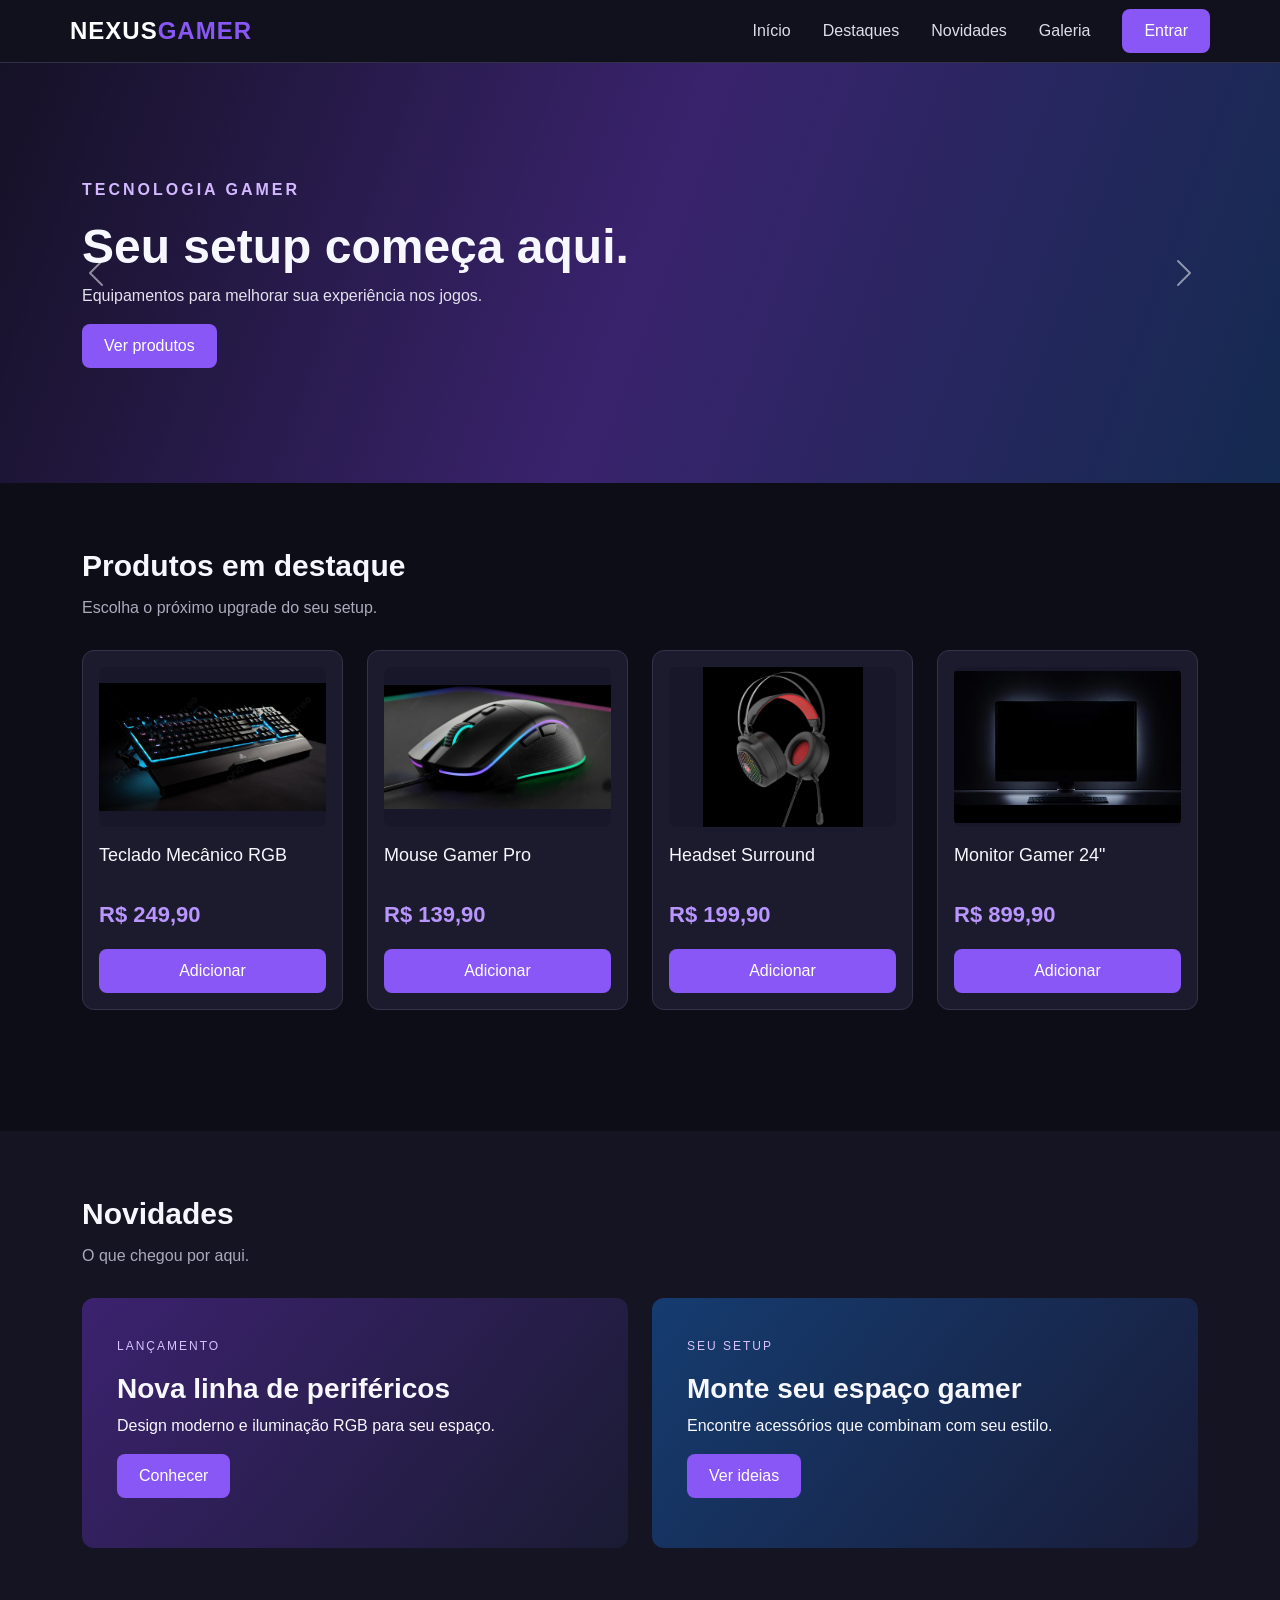
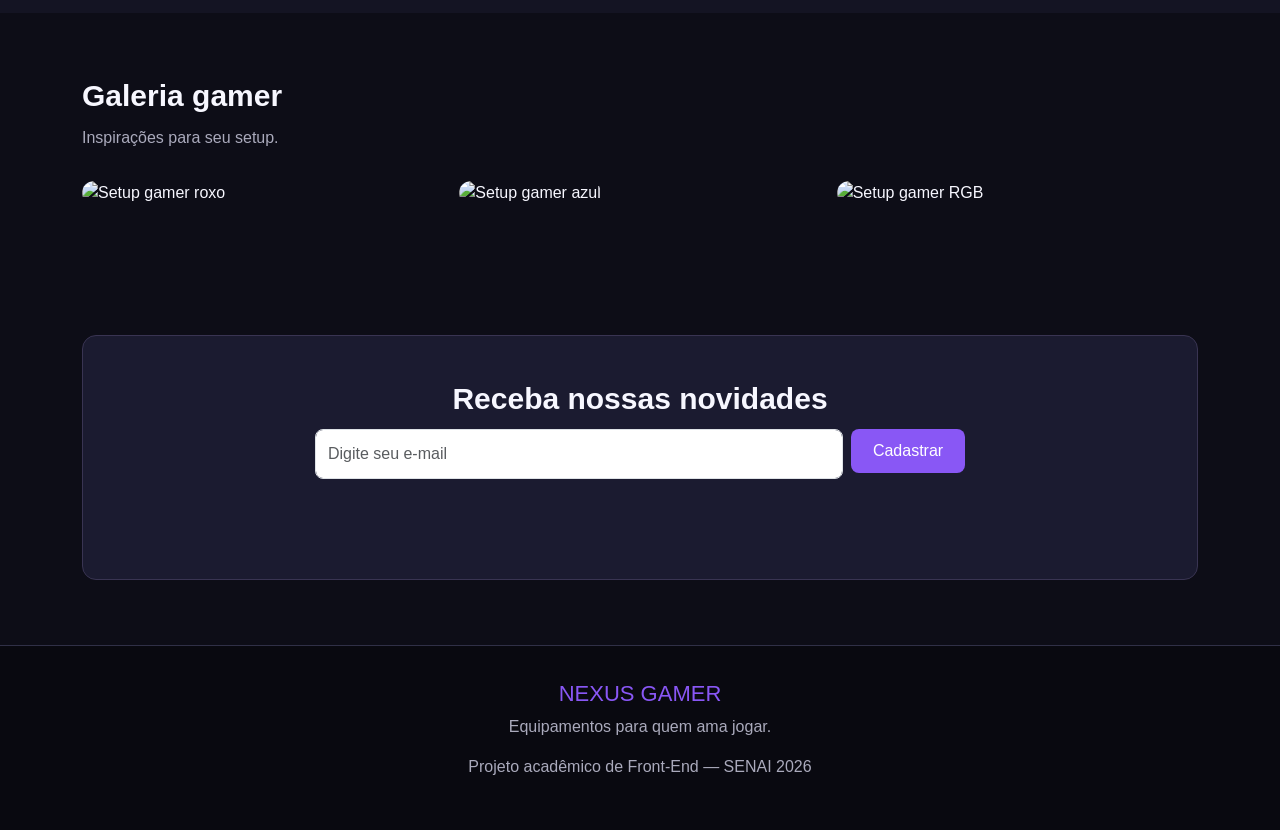
==== index.html @ 9f8a52d0 "Add files via upload" ====
<!DOCTYPE html>
<html lang="pt-br">
<head>
  <meta charset="UTF-8">
  <meta name="viewport" content="width=device-width, initial-scale=1.0">
  <title>Nexus Gamer | Início</title>

  <!-- Bootstrap -->
  <link href="https://cdn.jsdelivr.net/npm/bootstrap@5.3.3/dist/css/bootstrap.min.css" rel="stylesheet">

  <!-- CSS do projeto -->
  <link rel="stylesheet" href="style.css">
</head>

<body>

  <!-- Menu principal -->
  <header class="cabecalho">
    <nav class="navbar navbar-expand-lg navbar-dark container">

      <a class="navbar-brand logo" href="index.html">
        NEXUS<span>GAMER</span>
      </a>

      <button class="navbar-toggler" type="button"
        data-bs-toggle="collapse"
        data-bs-target="#menu"
        aria-controls="menu"
        aria-expanded="false"
        aria-label="Abrir menu">
        <span class="navbar-toggler-icon"></span>
      </button>

      <div class="collapse navbar-collapse" id="menu">
        <ul class="navbar-nav ms-auto align-items-lg-center">

          <li class="nav-item">
            <a class="nav-link" href="#inicio">Início</a>
          </li>

          <li class="nav-item">
            <a class="nav-link" href="#destaques">Destaques</a>
          </li>

          <li class="nav-item">
            <a class="nav-link" href="#novidades">Novidades</a>
          </li>

          <li class="nav-item">
            <a class="nav-link" href="#galeria">Galeria</a>
          </li>

          <li class="nav-item">
            <a class="btn btn-roxo ms-lg-3" href="login.html">
              Entrar
            </a>
          </li>

        </ul>
      </div>
    </nav>
  </header>

  <main>

    <!-- Banner com carrossel -->
    <section id="inicio">
      <div id="bannerGamer" class="carousel slide"
        data-bs-ride="carousel">

        <div class="carousel-inner">

          <!-- Primeiro banner -->
          <div class="carousel-item active">
            <div class="banner banner-um">
              <div class="container">

                <p class="destaque-texto">
                  TECNOLOGIA GAMER
                </p>

                <h1>Seu setup começa aqui.</h1>

                <p>
                  Equipamentos para melhorar sua
                  experiência nos jogos.
                </p>

                <a href="#destaques" class="btn btn-roxo">
                  Ver produtos
                </a>

              </div>
            </div>
          </div>

          <!-- Segundo banner -->
          <div class="carousel-item">
            <div class="banner banner-dois">
              <div class="container">

                <p class="destaque-texto">NOVIDADES</p>

                <h1>Mais estilo para jogar.</h1>

                <p>
                  Conheça nossos periféricos e acessórios.
                </p>

                <a href="#novidades" class="btn btn-roxo">
                  Conferir
                </a>

              </div>
            </div>
          </div>

        </div>

        <!-- Setas do carrossel -->
        <button class="carousel-control-prev" type="button"
          data-bs-target="#bannerGamer"
          data-bs-slide="prev"
          aria-label="Banner anterior">
          <span class="carousel-control-prev-icon"></span>
        </button>

        <button class="carousel-control-next" type="button"
          data-bs-target="#bannerGamer"
          data-bs-slide="next"
          aria-label="Próximo banner">
          <span class="carousel-control-next-icon"></span>
        </button>

      </div>
    </section>

    <!-- Produtos em destaque -->
    <section id="destaques" class="container secao">

      <h2>Produtos em destaque</h2>

      <p class="subtitulo">
        Escolha o próximo upgrade do seu setup.
      </p>

      <div class="row g-4">

        <!-- Produto 1: Teclado -->
        <div class="col-md-6 col-lg-3">
          <article class="produto">

            <img
              src="imagens/teclado.jpg"
              alt="Teclado gamer RGB">

            <h3>Teclado Mecânico RGB</h3>

            <p class="preco">R$ 249,90</p>

            <button type="button"
              class="btn btn-roxo adicionar"
              data-produto="Teclado Mecânico RGB">
              Adicionar
            </button>

          </article>
        </div>

        <!-- Produto 2: Mouse -->
        <div class="col-md-6 col-lg-3">
          <article class="produto">

            <img
              src="imagens/mouse gamer RGB.webp"
              alt="Mouse gamer RGB">

            <h3>Mouse Gamer Pro</h3>

            <p class="preco">R$ 139,90</p>

            <button type="button"
              class="btn btn-roxo adicionar"
              data-produto="Mouse Gamer Pro">
              Adicionar
            </button>

          </article>
        </div>

        <!-- Produto 3: Headset -->
        <div class="col-md-6 col-lg-3">
          <article class="produto">

            <picture>
              <source
                srcset="imagens/headset gamer RGB.webp"
                type="image/webp">
              <img
                src="imagens/fone de ouvido gamer RGB.webp"
                alt="Headset gamer RGB"
                onerror="this.onerror=null;this.src='imagens/headset gamer RGB.webp';">
            </picture>

            <h3>Headset Surround</h3>

            <p class="preco">R$ 199,90</p>

            <button type="button"
              class="btn btn-roxo adicionar"
              data-produto="Headset Surround">
              Adicionar
            </button>

          </article>
        </div>

        <!-- Produto 4: Monitor -->
        <div class="col-md-6 col-lg-3">
          <article class="produto">

            <img
              src="imagens/monitor gamer.avif"
              alt="Monitor gamer">

            <h3>Monitor Gamer 24"</h3>

            <p class="preco">R$ 899,90</p>

            <button type="button"
              class="btn btn-roxo adicionar"
              data-produto="Monitor Gamer 24 polegadas">
              Adicionar
            </button>

          </article>
        </div>

      </div>

      <!-- Mensagem do carrinho -->
      <p id="mensagemCarrinho"
        class="mensagem mt-3"
        aria-live="polite"></p>

    </section>

    <!-- Novidades -->
    <section id="novidades" class="secao fundo-alternativo">
      <div class="container">

        <h2>Novidades</h2>

        <p class="subtitulo">
          O que chegou por aqui.
        </p>

        <div class="row g-4">

          <!-- Primeira novidade -->
          <div class="col-md-6">
            <div class="novidade">

              <span>LANÇAMENTO</span>

              <h3>Nova linha de periféricos</h3>

              <p>
                Design moderno e iluminação RGB
                para seu espaço.
              </p>

              <a href="#destaques" class="btn btn-roxo">
                Conhecer
              </a>

            </div>
          </div>

          <!-- Segunda novidade -->
          <div class="col-md-6">
            <div class="novidade novidade-azul">

              <span>SEU SETUP</span>

              <h3>Monte seu espaço gamer</h3>

              <p>
                Encontre acessórios que combinam
                com seu estilo.
              </p>

              <a href="#galeria" class="btn btn-roxo">
                Ver ideias
              </a>

            </div>
          </div>

        </div>
      </div>
    </section>

    <!-- Galeria -->
    <section id="galeria" class="container secao">

      <h2>Galeria gamer</h2>

      <p class="subtitulo">
        Inspirações para seu setup.
      </p>

      <div class="row g-3">

        <div class="col-md-4">
          <img class="imagem-galeria"
            src="https://placehold.co/600x400/292047/ffffff?text=Setup+Roxo"
            alt="Setup gamer roxo">
        </div>

        <div class="col-md-4">
          <img class="imagem-galeria"
            src="https://placehold.co/600x400/142d4a/ffffff?text=Setup+Azul"
            alt="Setup gamer azul">
        </div>

        <div class="col-md-4">
          <img class="imagem-galeria"
            src="https://placehold.co/600x400/262632/ffffff?text=Setup+RGB"
            alt="Setup gamer RGB">
        </div>

      </div>
    </section>

    <!-- Formulário de novidades -->
    <section class="container secao">
      <div class="newsletter">

        <h2>Receba nossas novidades</h2>

        <form id="formNewsletter"
          class="row g-2 justify-content-center">

          <div class="col-md-6">
            <input type="email"
              id="emailNewsletter"
              class="form-control"
              placeholder="Digite seu e-mail"
              aria-label="Seu e-mail"
              required>
          </div>

          <div class="col-md-auto">
            <button class="btn btn-roxo" type="submit">
              Cadastrar
            </button>
          </div>

        </form>

        <p id="mensagemNewsletter"
          class="mensagem"
          aria-live="polite"></p>

      </div>
    </section>

  </main>

  <!-- Rodapé -->
  <footer class="rodape">
    <div class="container text-center">

      <h3>NEXUS GAMER</h3>

      <p>Equipamentos para quem ama jogar.</p>

      <p>Projeto acadêmico de Front-End — SENAI 2026</p>

    </div>
  </footer>

  <!-- jQuery -->
  <script src="https://code.jquery.com/jquery-3.7.1.min.js"></script>

  <!-- Bootstrap JavaScript -->
  <script src="https://cdn.jsdelivr.net/npm/bootstrap@5.3.3/dist/js/bootstrap.bundle.min.js"></script>

  <!-- JavaScript do projeto -->
  <script src="script.js"></script>

</body>
</html>
---- style.css ----
/* Cores principais do site */
:root {
  --fundo: #0d0d17;
  --card: #1b1b2d;
  --roxo: #8957f5;
  --azul: #3288ff;
  --texto: #f7f7ff;
}

/* Configurações gerais */
* {
  box-sizing: border-box;
}

html {
  scroll-behavior: smooth;
}

body {
  margin: 0;
  background-color: var(--fundo);
  color: var(--texto);
  font-family: Arial, Helvetica, sans-serif;
}

a {
  text-decoration: none;
}

/* Cabeçalho e menu */
.cabecalho {
  background: #11111e;
  border-bottom: 1px solid #303047;
}

.logo {
  color: white;
  font-size: 24px;
  font-weight: bold;
  letter-spacing: 1px;
}

.logo span {
  color: var(--roxo);
}

.navbar .nav-link {
  color: #dedee8;
  margin: 0 8px;
}

.navbar .nav-link:hover {
  color: var(--roxo);
}

/* Botões */
.btn-roxo {
  background: var(--roxo);
  color: white;
  border: none;
  padding: 10px 22px;
  border-radius: 8px;
}

.btn-roxo:hover {
  background: #7042d8;
  color: white;
}

/* Banner principal */
.banner {
  min-height: 420px;
  display: flex;
  align-items: center;
  padding: 65px 45px;
}

.banner-um {
  background: linear-gradient(
    110deg,
    #151126,
    #39236d,
    #142a50
  );
}

.banner-dois {
  background: linear-gradient(
    110deg,
    #111b35,
    #174d80,
    #35216c
  );
}

.banner h1 {
  font-size: 48px;
  font-weight: bold;
  max-width: 600px;
}

.banner p {
  max-width: 520px;
  color: #e4e1ee;
}

.destaque-texto {
  color: #d3b8ff !important;
  font-weight: bold;
  letter-spacing: 3px;
}

/* Organização das seções */
.secao {
  padding-top: 65px;
  padding-bottom: 65px;
}

.secao h2 {
  font-size: 30px;
  font-weight: bold;
  margin-bottom: 12px;
}

.subtitulo {
  color: #aaaabc;
  margin-bottom: 30px;
}

/* Cards dos produtos */
.produto {
  background: var(--card);
  border: 1px solid #33334a;
  border-radius: 12px;
  padding: 16px;
  height: 100%;
  transition: transform 0.2s, border-color 0.2s;
}

.produto:hover {
  transform: translateY(-5px);
  border-color: var(--roxo);
}

.produto img {
  width: 100%;
  border-radius: 8px;
  margin-bottom: 18px;
}

.produto h3 {
  font-size: 18px;
  min-height: 45px;
}

.preco {
  color: #b995ff;
  font-size: 22px;
  font-weight: bold;
}

.produto button {
  width: 100%;
}

/* Seção de novidades */
.fundo-alternativo {
  background: #141423;
}

.novidade {
  min-height: 250px;
  padding: 35px;
  border-radius: 12px;
  background: linear-gradient(
    130deg,
    #3c226f,
    #1a1b33
  );
}

.novidade-azul {
  background: linear-gradient(
    130deg,
    #153c70,
    #191c39
  );
}

.novidade span {
  color: #d7c2ff;
  font-size: 12px;
  letter-spacing: 2px;
}

.novidade h3 {
  margin-top: 15px;
  font-weight: bold;
}

/* Galeria */
.imagem-galeria {
  width: 100%;
  border-radius: 12px;
  transition: transform 0.2s;
}

.imagem-galeria:hover {
  transform: scale(1.02);
}

/* Formulário de novidades */
.newsletter {
  background: #1b1b30;
  border: 1px solid #393452;
  border-radius: 14px;
  padding: 45px 25px;
  text-align: center;
}

.form-control {
  padding: 12px;
  border-radius: 8px;
}

.mensagem {
  min-height: 24px;
  color: #c5a9ff;
  margin-top: 15px;
}

/* Rodapé */
.rodape {
  background: #090910;
  border-top: 1px solid #303047;
  padding: 35px 15px;
}

.rodape h3 {
  font-size: 22px;
  color: var(--roxo);
}

.rodape p {
  color: #aaaabc;
}

/* Página de login */
.pagina-login {
  min-height: 100vh;
}

.area-login {
  min-height: calc(100vh - 75px);
  display: flex;
  justify-content: center;
  align-items: center;
  padding: 35px 15px;
  background: radial-gradient(
    circle at top,
    #2d2053,
    #0d0d17 65%
  );
}

.caixa-login {
  background: #1b1b2d;
  border: 1px solid #393452;
  border-radius: 16px;
  padding: 35px;
  width: 100%;
  max-width: 430px;
  box-shadow: 0 15px 40px #00000055;
}

.caixa-login h1 {
  font-size: 28px;
  font-weight: bold;
}

.caixa-login p {
  color: #bdbdcc;
}

.caixa-login label {
  color: #ededf7;
}

.texto-ajuda {
  text-align: center;
  margin-top: 20px;
}

.texto-ajuda a {
  color: #bd9aff;
}

/* Responsividade para tablets e celulares */
@media (max-width: 768px) {
  .banner {
    min-height: 350px;
    padding: 55px 15px;
  }

  .banner h1 {
    font-size: 32px;
  }

  .secao {
    padding-top: 40px;
    padding-bottom: 40px;
  }

  .secao h2 {
    font-size: 25px;
  }

  .novidade {
    padding: 25px;
  }

  .caixa-login {
    padding: 25px;
  }
}

/* Ajustes para celulares pequenos */
@media (max-width: 480px) {
  .logo {
    font-size: 19px;
  }

  .banner h1 {
    font-size: 27px;
  }

  .banner p {
    font-size: 14px;
  }

  .newsletter {
    padding: 30px 18px;
  }
}

/* Padronização dos cards dos produtos */
.produto {
  display: flex;
  flex-direction: column;
  height: 100%;
}

.produto img {
  width: 100%;
  height: 160px;
  object-fit: contain;
  background-color: #171729;
  border-radius: 8px;
  margin-bottom: 18px;
}

.produto h3 {
  font-size: 18px;
  min-height: 45px;
}

.produto .preco {
  margin-top: auto;
  margin-bottom: 18px;
}

.produto .adicionar {
  width: 100%;
}
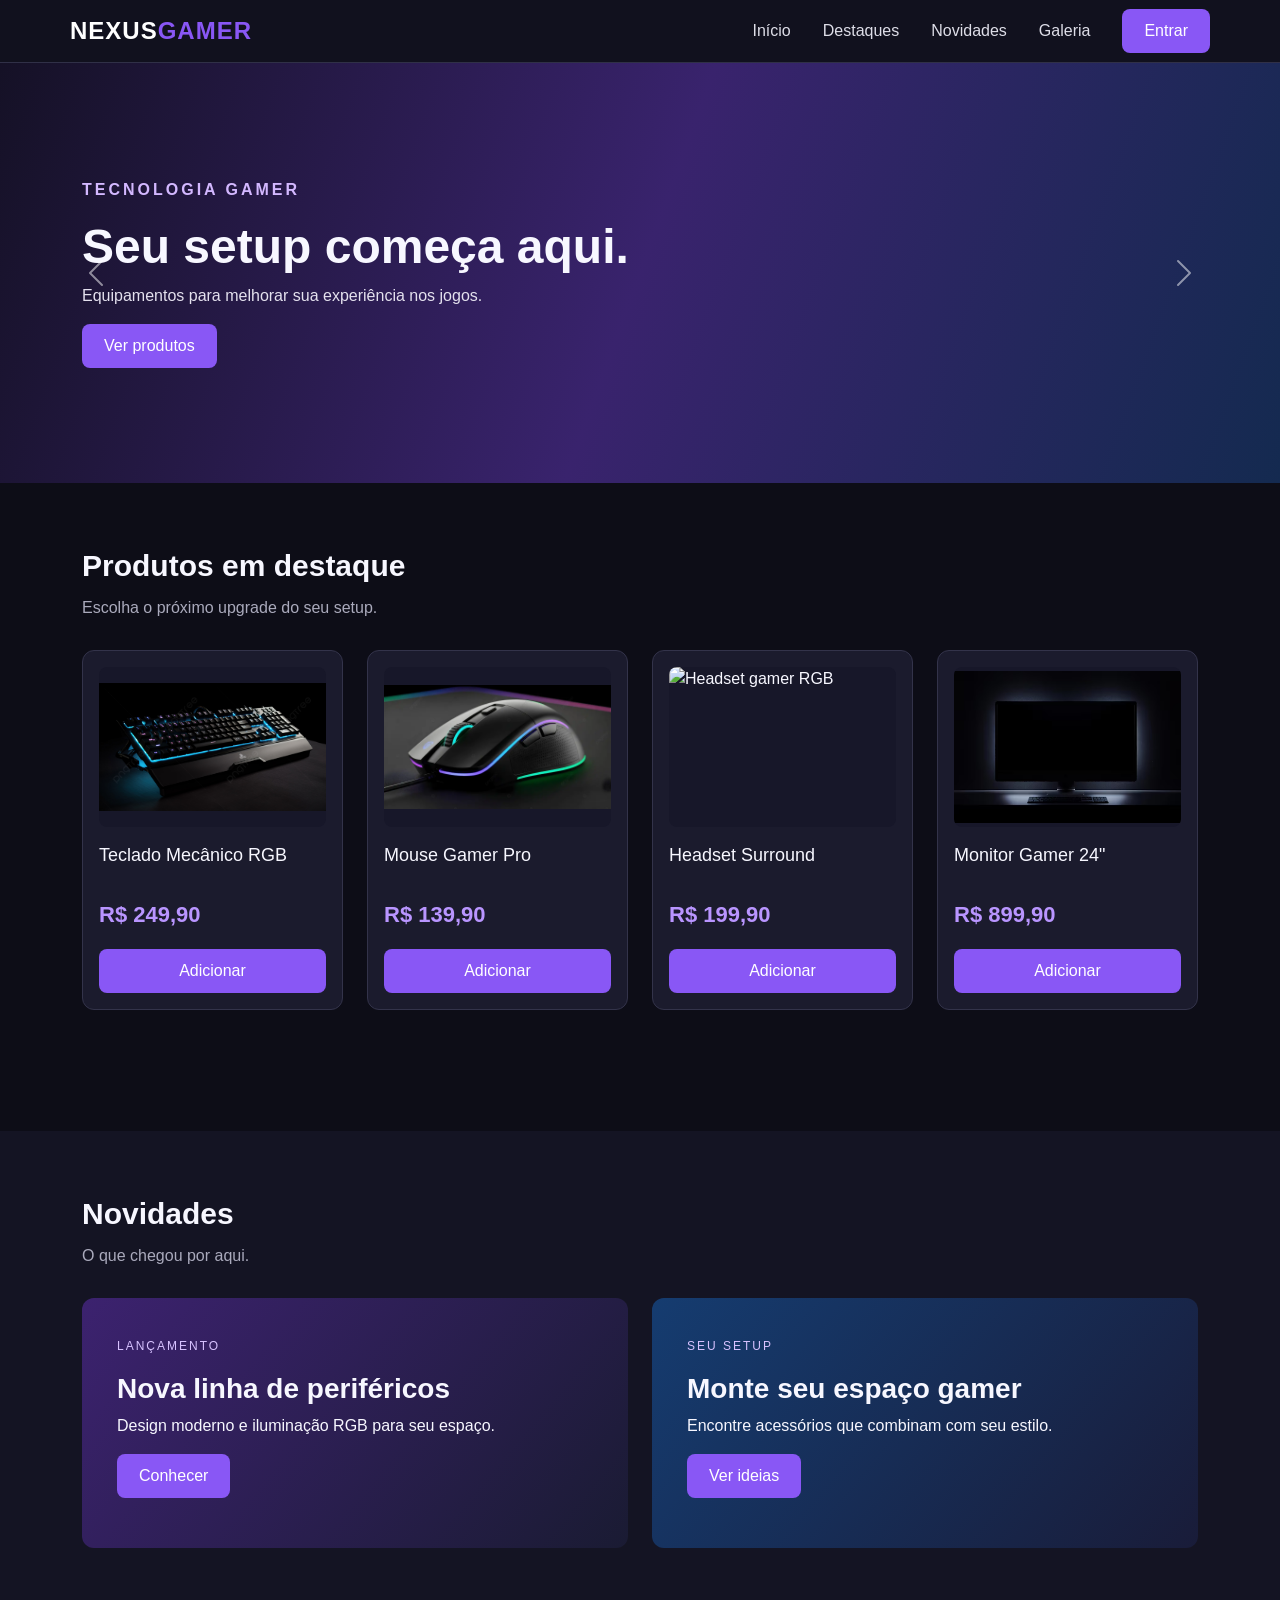
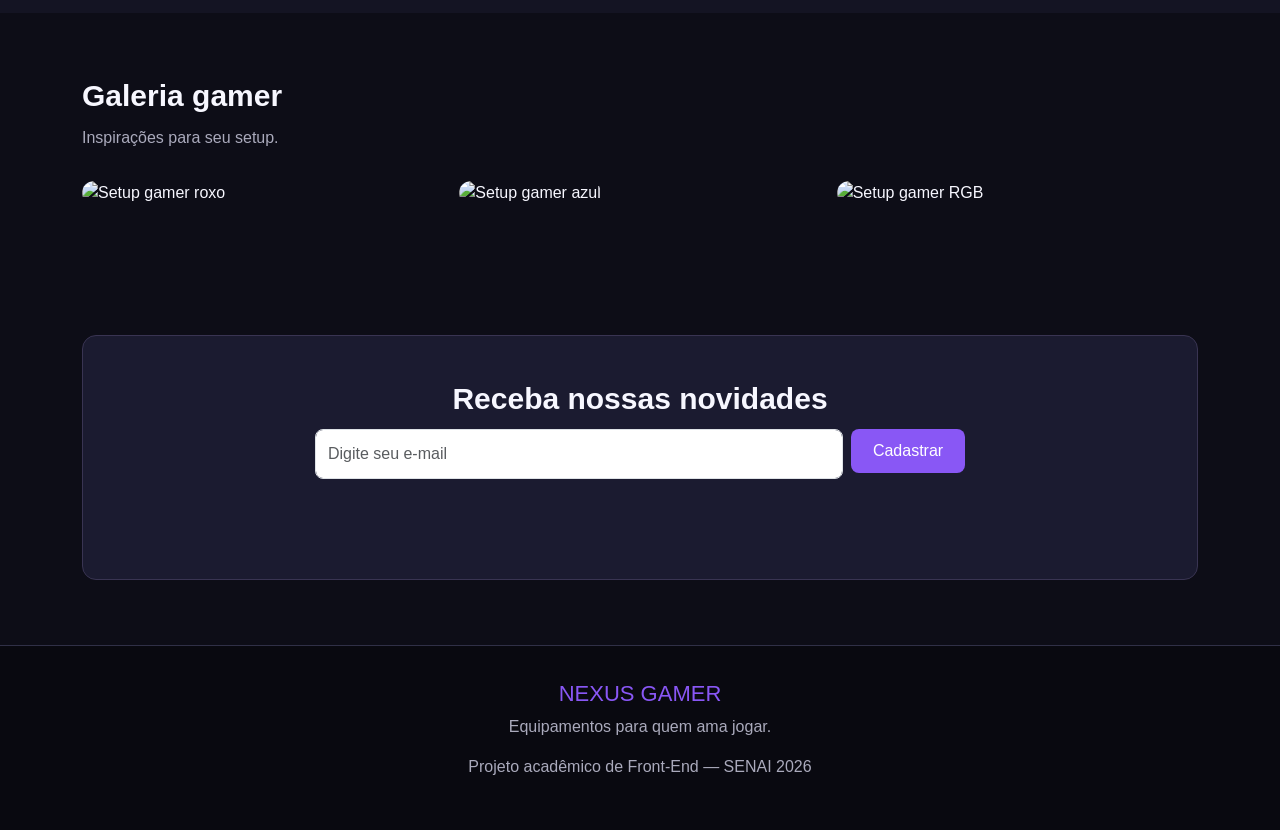
==== commit 2635e36a: "Update index.html" ====
--- a/index.html
+++ b/index.html
@@ -9,16 +9,14 @@
   <!-- Bootstrap -->
   <link href="https://cdn.jsdelivr.net/npm/bootstrap@5.3.3/dist/css/bootstrap.min.css" rel="stylesheet">
 
-  <!-- CSS do projeto -->
+  <!-- CSS -->
   <link rel="stylesheet" href="style.css">
 </head>
-
 <body>
 
-  <!-- Menu principal -->
+  <!-- MENU -->
   <header class="cabecalho">
     <nav class="navbar navbar-expand-lg navbar-dark container">
-
       <a class="navbar-brand logo" href="index.html">
         NEXUS<span>GAMER</span>
       </a>
@@ -34,29 +32,21 @@
 
       <div class="collapse navbar-collapse" id="menu">
         <ul class="navbar-nav ms-auto align-items-lg-center">
-
           <li class="nav-item">
             <a class="nav-link" href="#inicio">Início</a>
           </li>
-
           <li class="nav-item">
             <a class="nav-link" href="#destaques">Destaques</a>
           </li>
-
           <li class="nav-item">
             <a class="nav-link" href="#novidades">Novidades</a>
           </li>
-
           <li class="nav-item">
             <a class="nav-link" href="#galeria">Galeria</a>
           </li>
-
-          <li class="nav-item">
-            <a class="btn btn-roxo ms-lg-3" href="login.html">
-              Entrar
-            </a>
-          </li>
-
+          <li class="nav-item">
+            <a class="btn btn-roxo ms-lg-3" href="login.html">Entrar</a>
+          </li>
         </ul>
       </div>
     </nav>
@@ -64,99 +54,69 @@
 
   <main>
 
-    <!-- Banner com carrossel -->
+    <!-- BANNER -->
     <section id="inicio">
-      <div id="bannerGamer" class="carousel slide"
-        data-bs-ride="carousel">
-
+      <div id="bannerGamer" class="carousel slide" data-bs-ride="carousel">
         <div class="carousel-inner">
 
-          <!-- Primeiro banner -->
           <div class="carousel-item active">
             <div class="banner banner-um">
               <div class="container">
-
-                <p class="destaque-texto">
-                  TECNOLOGIA GAMER
-                </p>
-
+                <p class="destaque-texto">TECNOLOGIA GAMER</p>
                 <h1>Seu setup começa aqui.</h1>
-
-                <p>
-                  Equipamentos para melhorar sua
-                  experiência nos jogos.
-                </p>
-
+                <p>Equipamentos para melhorar sua experiência nos jogos.</p>
                 <a href="#destaques" class="btn btn-roxo">
                   Ver produtos
                 </a>
-
               </div>
             </div>
           </div>
 
-          <!-- Segundo banner -->
           <div class="carousel-item">
             <div class="banner banner-dois">
               <div class="container">
-
                 <p class="destaque-texto">NOVIDADES</p>
-
                 <h1>Mais estilo para jogar.</h1>
-
-                <p>
-                  Conheça nossos periféricos e acessórios.
-                </p>
-
+                <p>Conheça nossos periféricos e acessórios.</p>
                 <a href="#novidades" class="btn btn-roxo">
                   Conferir
                 </a>
-
               </div>
             </div>
           </div>
 
         </div>
 
-        <!-- Setas do carrossel -->
         <button class="carousel-control-prev" type="button"
-          data-bs-target="#bannerGamer"
-          data-bs-slide="prev"
+          data-bs-target="#bannerGamer" data-bs-slide="prev"
           aria-label="Banner anterior">
           <span class="carousel-control-prev-icon"></span>
         </button>
 
         <button class="carousel-control-next" type="button"
-          data-bs-target="#bannerGamer"
-          data-bs-slide="next"
+          data-bs-target="#bannerGamer" data-bs-slide="next"
           aria-label="Próximo banner">
           <span class="carousel-control-next-icon"></span>
         </button>
-
-      </div>
-    </section>
-
-    <!-- Produtos em destaque -->
+      </div>
+    </section>
+
+    <!-- PRODUTOS -->
     <section id="destaques" class="container secao">
-
       <h2>Produtos em destaque</h2>
-
       <p class="subtitulo">
         Escolha o próximo upgrade do seu setup.
       </p>
 
       <div class="row g-4">
 
-        <!-- Produto 1: Teclado -->
+        <!-- TECLADO -->
         <div class="col-md-6 col-lg-3">
           <article class="produto">
-
-            <img
-              src="imagens/teclado.jpg"
+            <img src="imagens/teclado.jpg"
               alt="Teclado gamer RGB">
 
             <h3>Teclado Mecânico RGB</h3>
-
             <p class="preco">R$ 249,90</p>
 
             <button type="button"
@@ -164,20 +124,16 @@
               data-produto="Teclado Mecânico RGB">
               Adicionar
             </button>
-
           </article>
         </div>
 
-        <!-- Produto 2: Mouse -->
+        <!-- MOUSE -->
         <div class="col-md-6 col-lg-3">
           <article class="produto">
-
-            <img
-              src="imagens/mouse gamer RGB.webp"
+            <img src="imagens/mouse gamer RGB.webp"
               alt="Mouse gamer RGB">
 
             <h3>Mouse Gamer Pro</h3>
-
             <p class="preco">R$ 139,90</p>
 
             <button type="button"
@@ -185,26 +141,16 @@
               data-produto="Mouse Gamer Pro">
               Adicionar
             </button>
-
           </article>
         </div>
 
-        <!-- Produto 3: Headset -->
+        <!-- HEADSET -->
         <div class="col-md-6 col-lg-3">
           <article class="produto">
-
-            <picture>
-              <source
-                srcset="imagens/headset gamer RGB.webp"
-                type="image/webp">
-              <img
-                src="imagens/fone de ouvido gamer RGB.webp"
-                alt="Headset gamer RGB"
-                onerror="this.onerror=null;this.src='imagens/headset gamer RGB.webp';">
-            </picture>
+            <img src="imagens/fone de ouvido gamer RGB.webp"
+              alt="Headset gamer RGB">
 
             <h3>Headset Surround</h3>
-
             <p class="preco">R$ 199,90</p>
 
             <button type="button"
@@ -212,20 +158,16 @@
               data-produto="Headset Surround">
               Adicionar
             </button>
-
           </article>
         </div>
 
-        <!-- Produto 4: Monitor -->
+        <!-- MONITOR -->
         <div class="col-md-6 col-lg-3">
           <article class="produto">
-
-            <img
-              src="imagens/monitor gamer.avif"
+            <img src="imagens/monitor gamer.avif"
               alt="Monitor gamer">
 
             <h3>Monitor Gamer 24"</h3>
-
             <p class="preco">R$ 899,90</p>
 
             <button type="button"
@@ -233,68 +175,49 @@
               data-produto="Monitor Gamer 24 polegadas">
               Adicionar
             </button>
-
           </article>
         </div>
 
       </div>
 
-      <!-- Mensagem do carrinho -->
       <p id="mensagemCarrinho"
         class="mensagem mt-3"
         aria-live="polite"></p>
-
-    </section>
-
-    <!-- Novidades -->
+    </section>
+
+    <!-- NOVIDADES -->
     <section id="novidades" class="secao fundo-alternativo">
       <div class="container">
-
         <h2>Novidades</h2>
-
-        <p class="subtitulo">
-          O que chegou por aqui.
-        </p>
+        <p class="subtitulo">O que chegou por aqui.</p>
 
         <div class="row g-4">
 
-          <!-- Primeira novidade -->
           <div class="col-md-6">
             <div class="novidade">
-
               <span>LANÇAMENTO</span>
-
               <h3>Nova linha de periféricos</h3>
-
               <p>
                 Design moderno e iluminação RGB
                 para seu espaço.
               </p>
-
               <a href="#destaques" class="btn btn-roxo">
                 Conhecer
               </a>
-
             </div>
           </div>
 
-          <!-- Segunda novidade -->
           <div class="col-md-6">
             <div class="novidade novidade-azul">
-
               <span>SEU SETUP</span>
-
               <h3>Monte seu espaço gamer</h3>
-
               <p>
                 Encontre acessórios que combinam
                 com seu estilo.
               </p>
-
               <a href="#galeria" class="btn btn-roxo">
                 Ver ideias
               </a>
-
             </div>
           </div>
 
@@ -302,17 +225,14 @@
       </div>
     </section>
 
-    <!-- Galeria -->
+    <!-- GALERIA -->
     <section id="galeria" class="container secao">
-
       <h2>Galeria gamer</h2>
-
       <p class="subtitulo">
         Inspirações para seu setup.
       </p>
 
       <div class="row g-3">
-
         <div class="col-md-4">
           <img class="imagem-galeria"
             src="https://placehold.co/600x400/292047/ffffff?text=Setup+Roxo"
@@ -330,14 +250,12 @@
             src="https://placehold.co/600x400/262632/ffffff?text=Setup+RGB"
             alt="Setup gamer RGB">
         </div>
-
-      </div>
-    </section>
-
-    <!-- Formulário de novidades -->
+      </div>
+    </section>
+
+    <!-- NEWSLETTER -->
     <section class="container secao">
       <div class="newsletter">
-
         <h2>Receba nossas novidades</h2>
 
         <form id="formNewsletter"
@@ -363,32 +281,23 @@
         <p id="mensagemNewsletter"
           class="mensagem"
           aria-live="polite"></p>
-
       </div>
     </section>
 
   </main>
 
-  <!-- Rodapé -->
+  <!-- RODAPÉ -->
   <footer class="rodape">
     <div class="container text-center">
-
       <h3>NEXUS GAMER</h3>
-
       <p>Equipamentos para quem ama jogar.</p>
-
       <p>Projeto acadêmico de Front-End — SENAI 2026</p>
-
     </div>
   </footer>
 
-  <!-- jQuery -->
+  <!-- SCRIPTS -->
   <script src="https://code.jquery.com/jquery-3.7.1.min.js"></script>
-
-  <!-- Bootstrap JavaScript -->
   <script src="https://cdn.jsdelivr.net/npm/bootstrap@5.3.3/dist/js/bootstrap.bundle.min.js"></script>
-
-  <!-- JavaScript do projeto -->
   <script src="script.js"></script>
 
 </body>
